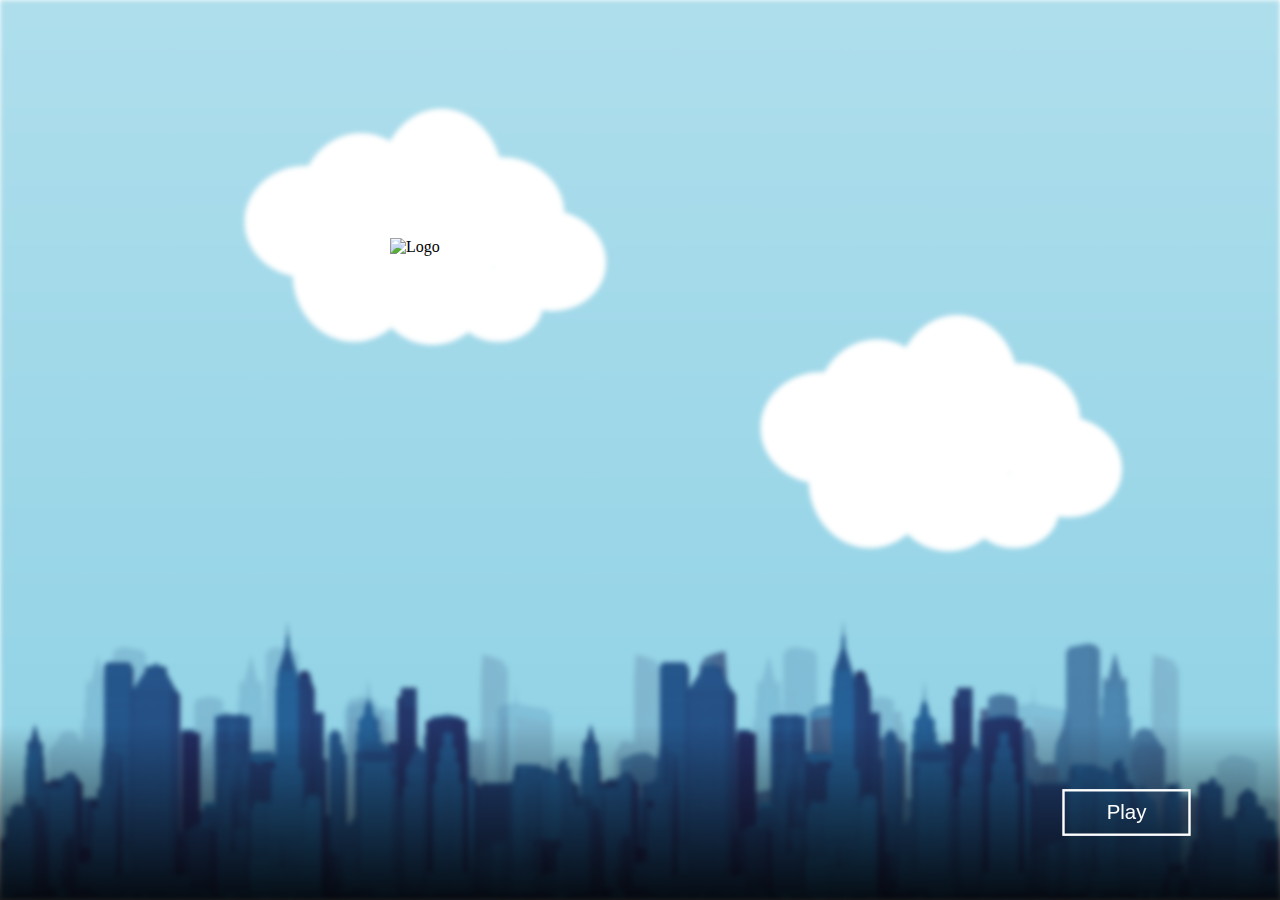
==== index.html @ 565782dc "menu update" ====
<!DOCTYPE html>
<html lang="en">

<head>
  <meta charset="UTF-8" />
  <meta http-equiv="X-UA-Compatible" content="IE=edge" />
  <meta name="viewport" content="width=device-width, initial-scale=1.0" />
  <title>AeroDash</title>
  <link rel="icon" href="./assets/icon.png" type="image/png">
  <link rel="stylesheet" href="style.css" />
</head>

<body>
  <section>
    <img src="./assets/menu_background.webp" alt="Menu background">
    <main>
      <img src="./assets/logo.png" alt="Logo" />
    </main>
    <footer>
      <button class="play-btn">Play</button>
      <div class="container"></div>
    </footer>
  </section>
</body>

</html>
---- style.css ----
* {
    padding: 0;
    margin: 0;
    box-sizing: border-box;
  }
  
  html {
    overflow: hidden;
  }

  img[alt='Logo'] {
    width: 500px;
    aspect-ratio: 2/1;
  }
  
  main {
    display: flex;
    justify-content: center;
    align-items: center;
    height: calc(100vh - 175px);
  }

  section {
    height: calc(100vh);
    display: flex;
    justify-content: center;
  }

  footer {
    position: absolute;
    bottom: 0;
    left: 0;
    width: 100vw;
    height: 175px;
    background-image: linear-gradient(to top, #000000dd, transparent);
    display: flex;
    justify-content: end;
    align-items: center;
    padding-inline: 100px;
  }

  img[alt='Menu background'] {
    width: 100vw;
    height: 100vh;
    filter: blur(2.5px);
    position: absolute;
    z-index: -10;
  }

  footer .play-btn {
    padding-inline: 35px;
    padding-block: 7.5px;
    font-weight: 500;
    font-size: 17px;
    color: #fff;
    border: 2.5px solid #fff;
    background-color: transparent;
    cursor: pointer;
    scale: 1.2;
    transition: all .5s;

    &:hover {
      background-color: #fff;
      border-color: #fff;
      color: #333;
      scale: 1.3;
    }
  }
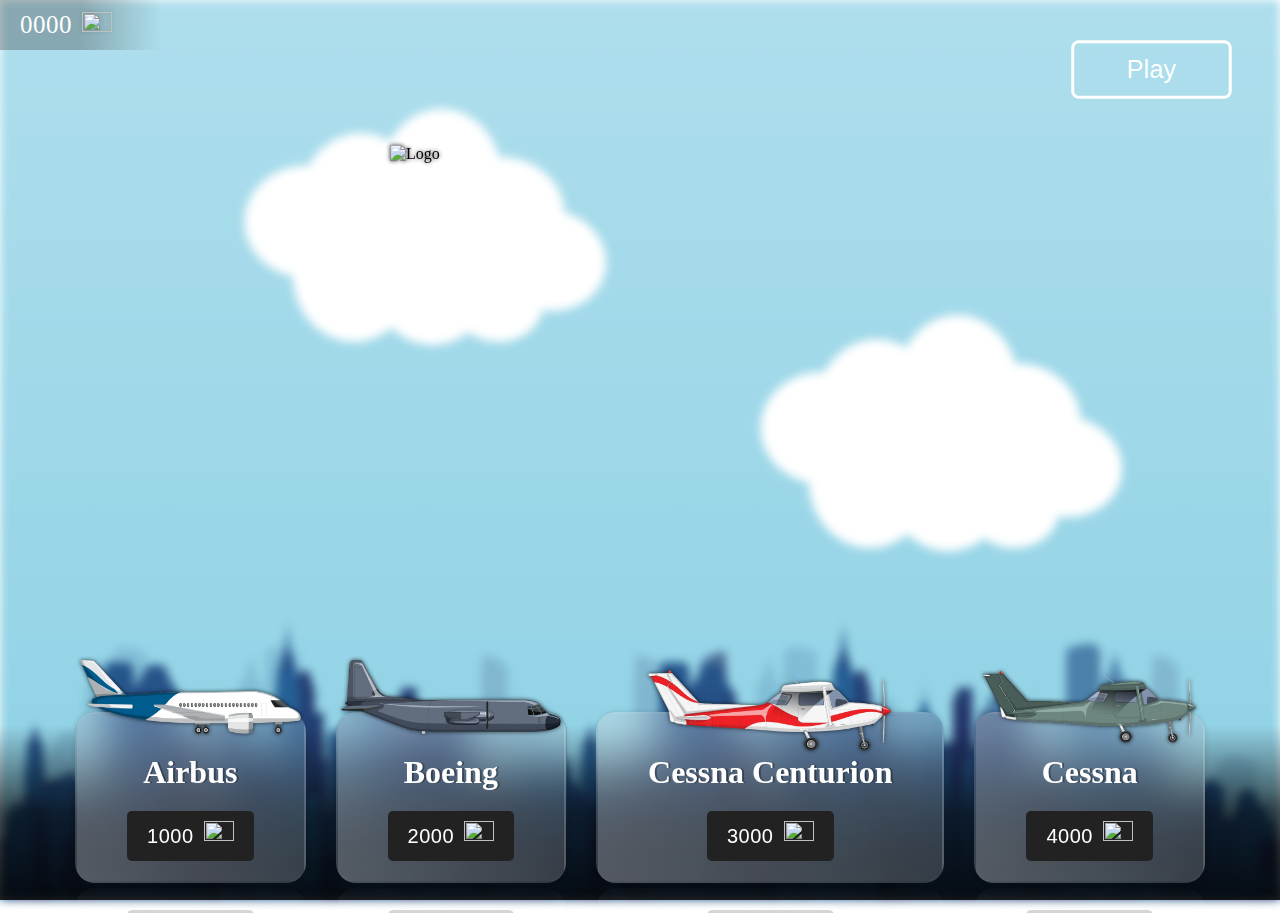
==== commit 7fc0fc38: "Adding new items - Menu" ====
--- a/index.html
+++ b/index.html
@@ -1,26 +1,29 @@
 <!DOCTYPE html>
 <html lang="en">
-
-<head>
-  <meta charset="UTF-8" />
-  <meta http-equiv="X-UA-Compatible" content="IE=edge" />
-  <meta name="viewport" content="width=device-width, initial-scale=1.0" />
-  <title>AeroDash</title>
-  <link rel="icon" href="./assets/icon.png" type="image/png">
-  <link rel="stylesheet" href="style.css" />
-</head>
-
-<body>
-  <section>
-    <img src="./assets/menu_background.webp" alt="Menu background">
-    <main>
-      <img src="./assets/logo.png" alt="Logo" />
-    </main>
-    <footer>
-      <button class="play-btn">Play</button>
-      <div class="container"></div>
-    </footer>
-  </section>
-</body>
-
-</html>+  <head>
+    <meta charset="UTF-8" />
+    <meta http-equiv="X-UA-Compatible" content="IE=edge" />
+    <meta name="viewport" content="width=device-width, initial-scale=1.0" />
+    <title>AeroDash</title>
+    <link rel="icon" href="./assets/icon.png" type="image/png" />
+    <link rel="stylesheet" href="style.css" />
+    <script src="./planes.js" defer></script>
+    <script src="navigation.js" defer></script>
+  </head>
+  <body>
+    <section>
+      <img src="./assets/menu_background.webp" alt="Menu background" />
+      <header>
+        0000
+        <img src="./assets/icon.png" />
+      </header>
+      <main>
+        <img src="./assets/logo.png" alt="Logo" />
+      </main>
+      <footer>
+        <button class="play-btn">Play</button>
+        <div class="container"></div>
+      </footer>
+    </section>
+  </body>
+</html>
--- a/style.css
+++ b/style.css
@@ -1,68 +1,220 @@
 * {
-    padding: 0;
-    margin: 0;
-    box-sizing: border-box;
-  }
-  
-  html {
-    overflow: hidden;
-  }
-
-  img[alt='Logo'] {
-    width: 500px;
-    aspect-ratio: 2/1;
-  }
-  
-  main {
-    display: flex;
+  padding: 0;
+  margin: 0;
+  box-sizing: border-box;
+}
+
+html {
+  overflow: hidden;
+}
+
+img[alt="Logo"] {
+  width: 500px;
+  aspect-ratio: 2/1;
+  filter: drop-shadow(0 0 2px #000000bb);
+  position: absolute;
+  top: 30%;
+  left: 50%;
+  transform: translate(-50%, -50%);
+}
+
+main {
+  display: flex;
+  justify-content: center;
+  align-items: center;
+  height: calc(100vh - 175px);
+}
+
+section {
+  height: calc(100vh);
+  display: flex;
+  justify-content: end;
+  align-items: center;
+  flex-direction: column;
+}
+
+footer {
+  position: absolute;
+  bottom: 0;
+  left: 0;
+  width: 100vw;
+  height: 175px;
+  background-image: linear-gradient(to top, #000000dd, #000000aa, transparent);
+  display: flex;
+  justify-content: start;
+  align-items: center;
+  padding-inline: 50px;
+}
+
+img[alt="Menu background"] {
+  width: 100vw;
+  height: 100vh;
+  filter: blur(5px);
+  position: absolute;
+  z-index: -10;
+}
+
+footer .play-btn {
+  padding-inline: 35px;
+  padding-block: 7.5px;
+  font-weight: 500;
+  font-size: 17px;
+  color: #fff;
+  border: 2px solid #fff;
+  background-color: transparent;
+  cursor: pointer;
+  scale: 1.5;
+  transition: all 0.4s;
+  position: absolute;
+  right: 75px;
+  border-radius: 5px;
+  -webkit-box-reflect: below 30px linear-gradient(to bottom, #000000, #00000010);
+
+  &:hover {
+    background-color: #fff;
+    border-color: #fff;
+    font-weight: 500;
+    color: #333;
+  }
+
+  &:active {
+    transition: all 0.2s;
+    scale: 0.75;
+    cursor: wait;
+  }
+}
+
+.container {
+  display: flex;
+  justify-content: center;
+  align-items: center;
+  gap: 30px;
+}
+
+.container div {
+  display: flex;
+  justify-content: center;
+  align-items: center;
+  flex-direction: column;
+  gap: 20px;
+  border: 2px solid #ffffff05;
+  box-shadow: 0 0 5px #00000025;
+  backdrop-filter: blur(20px);
+  border-radius: 20px;
+  position: relative;
+  padding: 20px;
+  padding-inline: 50px;
+  padding-top: 40px;
+  margin-bottom: 30px;
+  background-image: linear-gradient(60deg, #ffffff50, #ffffff25);
+  -webkit-box-reflect: below 5px linear-gradient(to bottom, #000000, #00000010);
+  animation: spawn 0.2s linear;
+  cursor: default;
+
+  &:hover {
+    && img[alt] {
+      top: -80px;
+      transform: perspective(1000px) rotateY(-20deg) rotate(-3deg);
+    }
+  }
+}
+
+.container h2 {
+  font-size: 32px;
+  color: #fff;
+  text-shadow: 2px 0 0 #00000050;
+  width: 150%;
+  text-align: center;
+}
+
+.container div img[alt] {
+  transition: all 0.5s;
+  width: 100%;
+  aspect-ratio: 3/1;
+  max-width: 250px;
+  top: -55px;
+  position: absolute;
+  filter: drop-shadow(0 0 2px #000000bb);
+}
+
+.container div img[alt="Cessna"] {
+  top: -45px;
+}
+
+.container div img:last-child {
+  width: 30px;
+  aspect-ratio: 1;
+}
+
+.container button {
+  display: flex;
+  align-items: center;
+  justify-content: center;
+  font-size: 20px;
+  color: #fff;
+  font-weight: 500;
+  letter-spacing: 0.5px;
+  gap: 10px;
+  border: 0;
+  background-color: #222;
+  border-radius: 5px;
+  padding-inline: 20px;
+  padding-block: 10px;
+  cursor: pointer;
+
+  &:hover {
+    filter: invert(0.05);
+  }
+
+  &:active {
+    transition: all 0.2s;
+    scale: 0.75;
+  }
+}
+
+@keyframes spawn {
+  from {
+    scale: 0.3;
+  }
+
+  to {
+    scale: unset;
+  }
+}
+
+header {
+  position: absolute;
+  left: 0px;
+  top: 0px;
+  background-image: linear-gradient(to right, #33333350, #33333350, #33333300);
+  display: flex;
+  justify-content: center;
+  align-items: center;
+  font-size: 25px;
+  padding-block: 10px;
+  padding-inline: 20px;
+  padding-right: 50px;
+  gap: 10px;
+  color: #fff;
+  letter-spacing: 0.5px;
+
+  & img {
+    width: 30px;
+    aspect-ratio: 1;
+    filter: drop-shadow(0 0 2px #00000020);
+  }
+}
+
+@media screen and (max-width: 1450px) {
+  footer {
+    position: static;
     justify-content: center;
-    align-items: center;
-    height: calc(100vh - 175px);
-  }
-
-  section {
-    height: calc(100vh);
-    display: flex;
-    justify-content: center;
-  }
-
-  footer {
-    position: absolute;
-    bottom: 0;
-    left: 0;
-    width: 100vw;
-    height: 175px;
-    background-image: linear-gradient(to top, #000000dd, transparent);
-    display: flex;
-    justify-content: end;
-    align-items: center;
-    padding-inline: 100px;
-  }
-
-  img[alt='Menu background'] {
-    width: 100vw;
-    height: 100vh;
-    filter: blur(2.5px);
-    position: absolute;
-    z-index: -10;
+    gap: 50px;
   }
 
   footer .play-btn {
-    padding-inline: 35px;
-    padding-block: 7.5px;
-    font-weight: 500;
-    font-size: 17px;
-    color: #fff;
-    border: 2.5px solid #fff;
-    background-color: transparent;
-    cursor: pointer;
-    scale: 1.2;
-    transition: all .5s;
-
-    &:hover {
-      background-color: #fff;
-      border-color: #fff;
-      color: #333;
-      scale: 1.3;
-    }
-  }+    top: 50px;
+    -webkit-box-reflect: below 0
+      linear-gradient(to top, transparent, transparent);
+  }
+}
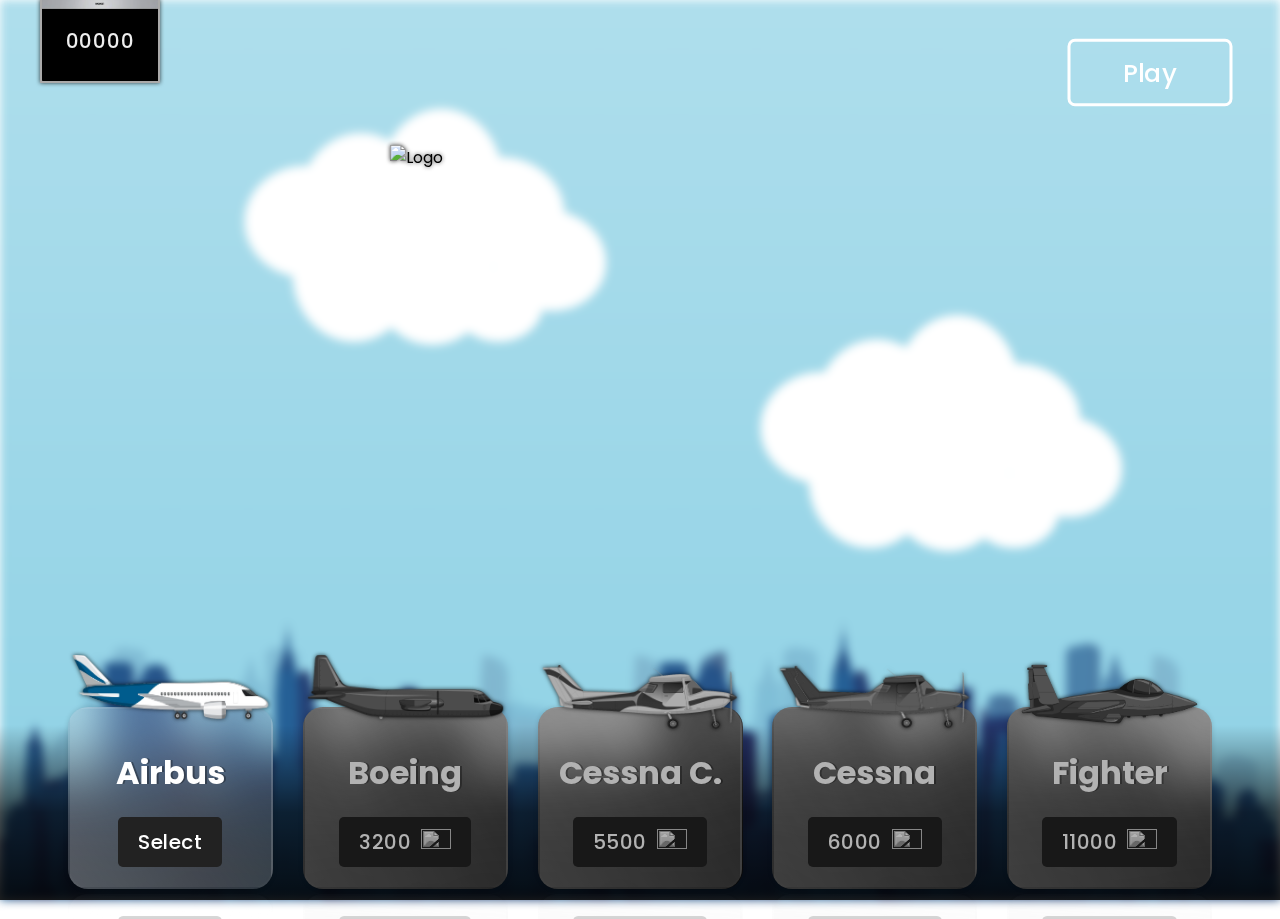
==== commit b39c34b5: "Add explosion and update points system" ====
--- a/index.html
+++ b/index.html
@@ -7,15 +7,16 @@
     <title>AeroDash</title>
     <link rel="icon" href="./assets/icon.png" type="image/png" />
     <link rel="stylesheet" href="style.css" />
-    <script src="./planes.js" defer></script>
+    <script src="products.js" defer></script>
+    <script src="store.js" defer></script>
     <script src="navigation.js" defer></script>
   </head>
   <body>
     <section>
       <img src="./assets/menu_background.webp" alt="Menu background" />
       <header>
-        0000
-        <img src="./assets/icon.png" />
+        <span>00000</span>
+        <img src="./assets/screen.webp" />
       </header>
       <main>
         <img src="./assets/logo.png" alt="Logo" />
--- a/style.css
+++ b/style.css
@@ -1,7 +1,10 @@
+@import url('https://fonts.googleapis.com/css2?family=Poppins:wght@400;500;600&display=swap');
+
 * {
   padding: 0;
   margin: 0;
   box-sizing: border-box;
+  font-family: 'Poppins';
 }
 
 html {
@@ -88,7 +91,7 @@
   display: flex;
   justify-content: center;
   align-items: center;
-  gap: 30px;
+  gap: 15px;
 }
 
 .container div {
@@ -103,7 +106,7 @@
   border-radius: 20px;
   position: relative;
   padding: 20px;
-  padding-inline: 50px;
+  width: 15vw;
   padding-top: 40px;
   margin-bottom: 30px;
   background-image: linear-gradient(60deg, #ffffff50, #ffffff25);
@@ -112,7 +115,7 @@
   cursor: default;
 
   &:hover {
-    && img[alt] {
+    && img.hover {
       top: -80px;
       transform: perspective(1000px) rotateY(-20deg) rotate(-3deg);
     }
@@ -137,8 +140,14 @@
   filter: drop-shadow(0 0 2px #000000bb);
 }
 
-.container div img[alt="Cessna"] {
+.container div img[alt="Cessna"], .container div img[alt='Cessna C.'] {
   top: -45px;
+}
+
+.container div img[alt='Fighter'] {
+  height: 60px;
+  top: -45px;
+  width: 90%;
 }
 
 .container div img:last-child {
@@ -184,24 +193,32 @@
 
 header {
   position: absolute;
-  left: 0px;
+  left: 40px;
   top: 0px;
-  background-image: linear-gradient(to right, #33333350, #33333350, #33333300);
-  display: flex;
-  justify-content: center;
-  align-items: center;
-  font-size: 25px;
-  padding-block: 10px;
-  padding-inline: 20px;
-  padding-right: 50px;
-  gap: 10px;
-  color: #fff;
-  letter-spacing: 0.5px;
+  display: flex;
+  width: 120px;
+  aspect-ratio: 10/7;
+  justify-content: center;
+  align-items: center;
+  font-size: 20px;
+  color: #eee;
+  letter-spacing: 0.75px;
+  margin-top: -1px;
+  font-weight: 500;
+  filter: drop-shadow(0 0 2px #000000bb);
+  z-index: 100;
 
   & img {
-    width: 30px;
-    aspect-ratio: 1;
-    filter: drop-shadow(0 0 2px #00000020);
+    width: 100%;
+    height: 100%;
+    position: absolute;
+    rotate: 180deg;
+    border: 2px solid #aaa;
+    border-bottom: 0;
+  }
+
+  & span {
+    z-index: 2;
   }
 }
 
@@ -209,7 +226,17 @@
   footer {
     position: static;
     justify-content: center;
+    padding: 0;
     gap: 50px;
+  }
+
+  footer .container {
+    width: 100%;
+    gap: 30px;
+
+    & div {
+      width: 16vw;
+    }
   }
 
   footer .play-btn {
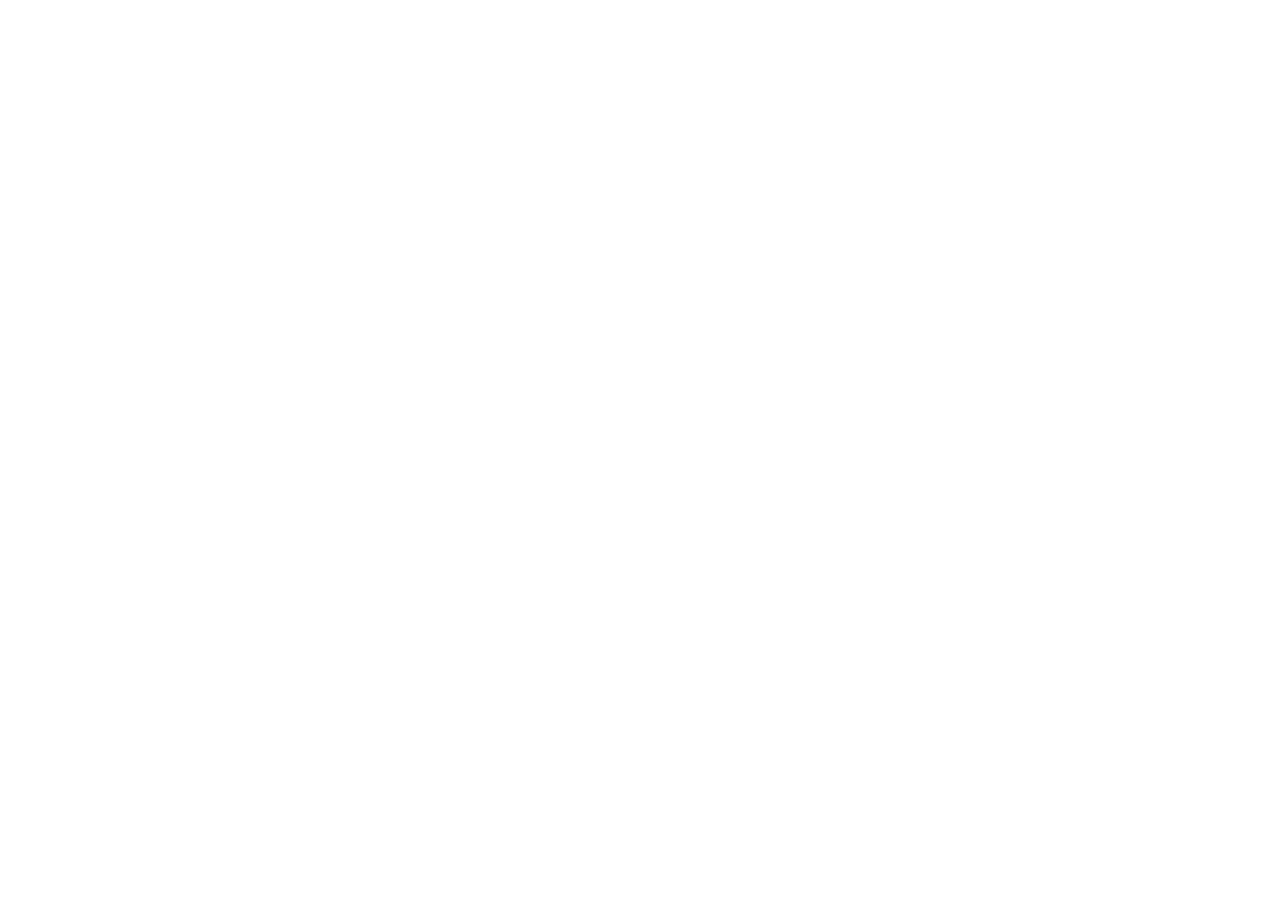
==== commit daa6f1ce: "teste 1" ====
--- a/index.html
+++ b/index.html
@@ -5,25 +5,17 @@
     <meta http-equiv="X-UA-Compatible" content="IE=edge" />
     <meta name="viewport" content="width=device-width, initial-scale=1.0" />
     <title>AeroDash</title>
-    <link rel="icon" href="./assets/icon.png" type="image/png" />
-    <link rel="stylesheet" href="style.css" />
-    <script src="products.js" defer></script>
-    <script src="store.js" defer></script>
-    <script src="navigation.js" defer></script>
+
   </head>
   <body>
     <section>
-      <img src="./assets/menu_background.webp" alt="Menu background" />
-      <header>
-        <span>00000</span>
-        <img src="./assets/screen.webp" />
-      </header>
+
+      <header></header>
       <main>
-        <img src="./assets/logo.png" alt="Logo" />
+
       </main>
       <footer>
-        <button class="play-btn">Play</button>
-        <div class="container"></div>
+
       </footer>
     </section>
   </body>
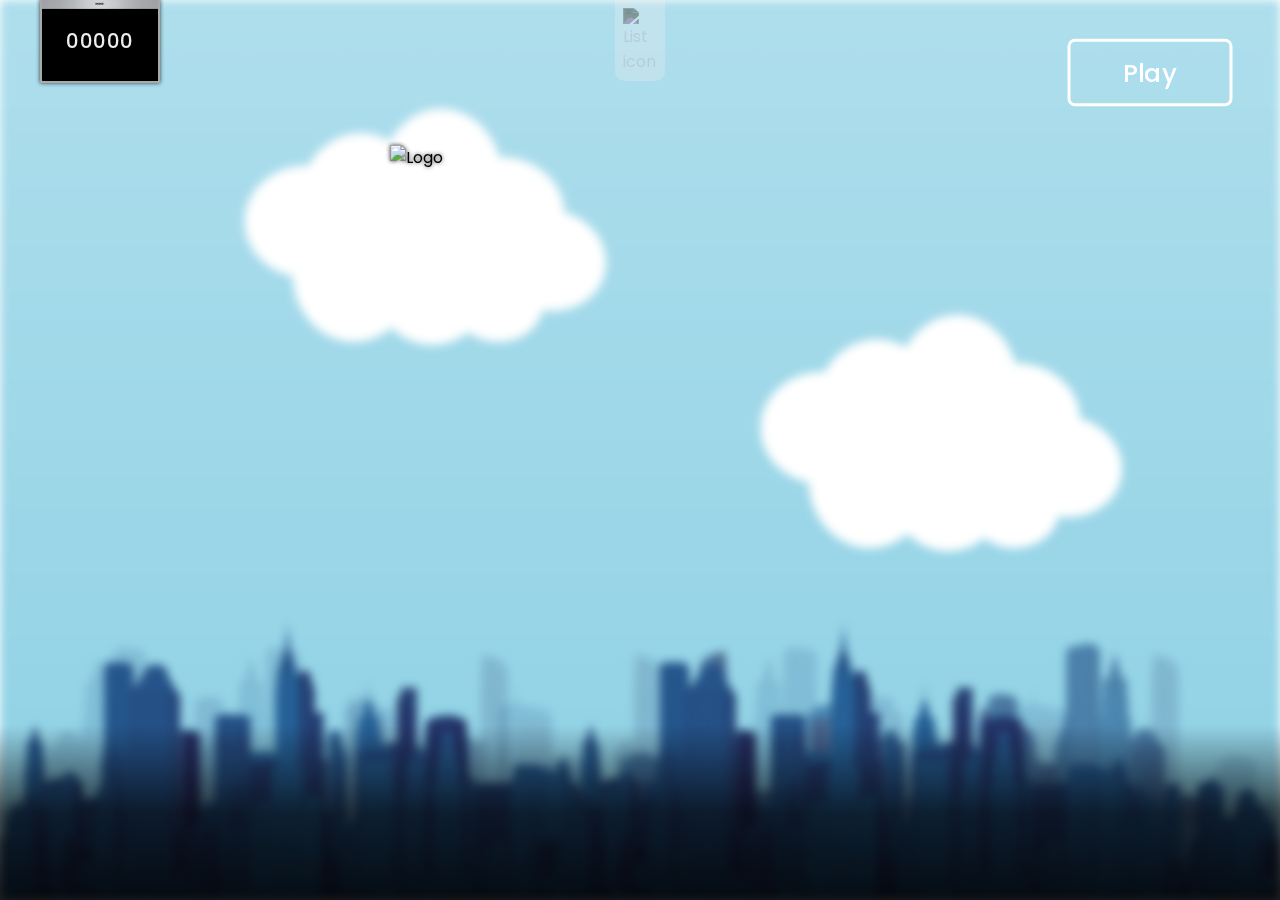
==== commit 0dd6a7b4: "updatehtml" ====
--- a/index.html
+++ b/index.html
@@ -5,18 +5,32 @@
     <meta http-equiv="X-UA-Compatible" content="IE=edge" />
     <meta name="viewport" content="width=device-width, initial-scale=1.0" />
     <title>AeroDash</title>
-
+    <link rel="icon" href="./assets/icon.png" type="image/png" />
+    <link rel="stylesheet" href="style.css" />
+    <script src="products.js" defer></script>
+    <script src="store.js" defer></script>
+    <script src="navigation.js" defer></script>
   </head>
   <body>
     <section>
-
+      <img src="./assets/menu_background.webp" alt="Menu background" />
       <header></header>
+      <ul>
+        <li>
+          <button>Clear localStorage</button>
+        </li>
+        <img src="./assets/list-icon.webp" alt="List icon" />
+        <li>
+          <button>Infinite money</button>
+        </li>
+      </ul>
       <main>
-
+        <img src="./assets/logo.png" alt="Logo" />
       </main>
       <footer>
-
+        <button class="play-btn">Play</button>
+        <div class="container"></div>
       </footer>
     </section>
   </body>
-</html>
+</html>--- a/style.css
+++ b/style.css
@@ -0,0 +1,363 @@
+@import url("https://fonts.googleapis.com/css2?family=Poppins:wght@400;500;600&display=swap");
+/* Sara e Guilherme */
+* {
+  padding: 0;
+  margin: 0;
+  box-sizing: border-box;
+  font-family: "Poppins";
+}
+
+html {
+  overflow: hidden;
+}
+
+img[alt="Logo"] {
+  width: 500px;
+  aspect-ratio: 2/1;
+  filter: drop-shadow(0 0 2px #000000bb);
+  position: absolute;
+  top: 30%;
+  left: 50%;
+  transform: translate(-50%, -50%);
+}
+
+main {
+  display: flex;
+  justify-content: center;
+  align-items: center;
+  height: calc(100vh - 175px);
+}
+
+section {
+  height: calc(100vh);
+  display: flex;
+  justify-content: end;
+  align-items: center;
+  flex-direction: column;
+}
+
+footer {
+  position: absolute;
+  bottom: 0;
+  left: 0;
+  width: 100vw;
+  height: 175px;
+  background-image: linear-gradient(to top, #000000dd, #000000aa, transparent);
+  display: flex;
+  justify-content: start;
+  align-items: center;
+  padding-inline: 50px;
+}
+
+img[alt="Menu background"] {
+  width: 100vw;
+  height: 100vh;
+  filter: blur(5px);
+  position: absolute;
+  z-index: -10;
+}
+
+footer .play-btn {
+  padding-inline: 35px;
+  padding-block: 7.5px;
+  font-weight: 500;
+  font-size: 17px;
+  color: #fff;
+  border: 2px solid #fff;
+  background-color: transparent;
+  cursor: pointer;
+  scale: 1.5;
+  transition: all 0.4s;
+  position: absolute;
+  right: 75px;
+  border-radius: 5px;
+  -webkit-box-reflect: below 30px linear-gradient(to bottom, #000000, #00000010);
+
+  &:hover {
+    background-color: #fff;
+    border-color: #fff;
+    font-weight: 500;
+    color: #333;
+  }
+
+  &:active {
+    transition: all 0.2s;
+    scale: 0.9;
+    cursor: wait;
+  }
+}
+
+/*Ester*/
+.container {
+  display: flex;
+  justify-content: center;
+  align-items: center;
+  gap: 15px;
+}
+
+.container div {
+  display: flex;
+  justify-content: center;
+  align-items: center;
+  flex-direction: column;
+  gap: 20px;
+  border: 2px solid #ffffff05;
+  box-shadow: 0 0 5px #00000025;
+  backdrop-filter: blur(20px);
+  border-radius: 20px;
+  position: relative;
+  padding: 20px;
+  width: 15vw;
+  padding-top: 40px;
+  margin-bottom: 30px;
+  background-image: linear-gradient(60deg, #ffffff50, #ffffff25);
+  -webkit-box-reflect: below 5px
+    linear-gradient(to bottom, #00000000, #aaaaaa50);
+  animation: spawn 0.2s linear;
+  cursor: default;
+
+  &:hover {
+    img.hover {
+      transform: perspective(1000px) rotateY(-20deg) rotate(-3deg)
+        translateY(-40%);
+    }
+  }
+}
+
+.container h2 {
+  font-size: 32px;
+  color: #fff;
+  text-shadow: 2px 0 0 #00000050;
+  width: 150%;
+  text-align: center;
+}
+
+.container div img[alt] {
+  transition: all 0.5s;
+  width: 100%;
+  aspect-ratio: 3/1;
+  max-width: 250px;
+  top: -55px;
+  position: absolute;
+  filter: drop-shadow(0 0 2px #000000bb);
+}
+
+.container div img[alt="Cessna"],
+.container div img[alt="Cessna C."] {
+  top: -45px;
+}
+
+.container div img[alt="Fighter"] {
+  height: 60px;
+  top: -45px;
+  width: 90%;
+}
+
+.container div img:last-child {
+  width: 30px;
+  aspect-ratio: 1;
+}
+
+.container button {
+  display: flex;
+  align-items: center;
+  justify-content: center;
+  font-size: 20px;
+  color: #fff;
+  font-weight: 500;
+  letter-spacing: 0.5px;
+  gap: 10px;
+  border: 0;
+  background-color: #222;
+  border-radius: 5px;
+  padding-inline: 20px;
+  padding-block: 10px;
+  cursor: pointer;
+
+  &:hover {
+    filter: invert(0.05);
+  }
+
+  &:active {
+    transition: all 0.2s;
+    scale: 0.75;
+  }
+}
+
+@keyframes spawn {
+  from {
+    scale: 0.3;
+  }
+
+  to {
+    scale: unset;
+  }
+}
+
+header {
+  position: absolute;
+  left: 40px;
+  top: 0px;
+  display: flex;
+  width: 120px;
+  aspect-ratio: 10/7;
+  justify-content: center;
+  align-items: center;
+  font-size: 20px;
+  color: #eee;
+  letter-spacing: 0.5px;
+  margin-top: -1px;
+  font-weight: 500;
+  filter: drop-shadow(0 0 2px #000000bb);
+  z-index: 100;
+
+  & img {
+    width: 100%;
+    height: 100%;
+    position: absolute;
+    rotate: 180deg;
+    border: 2px solid #aaa;
+    border-bottom: 0;
+  }
+
+  & span {
+    z-index: 2;
+  }
+}
+
+.lost {
+  display: none;
+  justify-content: center;
+  align-items: center;
+  gap: 25px;
+  position: absolute;
+  top: 50%;
+  left: 50%;
+  transform: translate(-50%, -50%);
+
+  & h1 {
+    cursor: default;
+  }
+
+  & * {
+    box-shadow: 2px 2px 2px #00000099;
+  }
+}
+
+.lost h1 {
+  font-size: 30px;
+  background-color: #00000075;
+  backdrop-filter: blur(10px);
+  color: #fff;
+  padding: 30px 50px 30px 50px;
+  border-radius: 20px;
+}
+
+.lost button {
+  font-size: 25px;
+  color: #fff;
+  background-color: #00000075;
+  backdrop-filter: blur(15px);
+  border: 0;
+  width: 50px;
+  aspect-ratio: 1;
+  border-radius: 20px;
+  cursor: pointer;
+  transition: scale 0.2s;
+
+  &:hover {
+    filter: brightness(0.8);
+    scale: 1.2;
+  }
+
+  &:active {
+    scale: none;
+    cursor: wait;
+  }
+}
+
+ul {
+  display: flex;
+  background-color: #eeeeee99;
+  padding: 0;
+  position: absolute;
+  top: 0;
+  padding: 7.5px;
+  border-radius: 0 0 10px 10px;
+  left: 50%;
+  transform: translateX(-50%);
+  justify-content: space-evenly;
+  align-items: center;
+  gap: 15px;
+  opacity: 0.5;
+
+  &:hover {
+    padding-inline: 20px;
+    opacity: 1;
+
+    & img {
+      filter: invert(0.2);
+    }
+
+    & li {
+      display: block;
+    }
+  }
+}
+
+ul img {
+  width: 35px;
+  aspect-ratio: 1;
+  filter: invert(0.75);
+}
+
+ul li {
+  list-style: none;
+  display: none;
+}
+
+ul li button {
+  width: 200px;
+  border: 0;
+  border-radius: 10px;
+  color: #555;
+  background-color: #00000010;
+  padding-block: 4px;
+  padding-inline: 7.5px;
+  font-size: 16px;
+
+  &:hover {
+    background-color: #00000020;
+    cursor: pointer;
+  }
+
+  &:active {
+    transition: all 0.2s;
+    scale: 0.9;
+    cursor: wait;
+  }
+}
+
+@media screen and (max-width: 1450px) {
+  footer {
+    position: static;
+    justify-content: center;
+    padding: 0;
+    gap: 50px;
+  }
+
+  footer .container {
+    width: 100%;
+    gap: 30px;
+
+    & div {
+      width: 16vw;
+    }
+  }
+
+  footer .play-btn {
+    top: 50px;
+    -webkit-box-reflect: below 0
+      linear-gradient(to top, transparent, transparent);
+  }
+}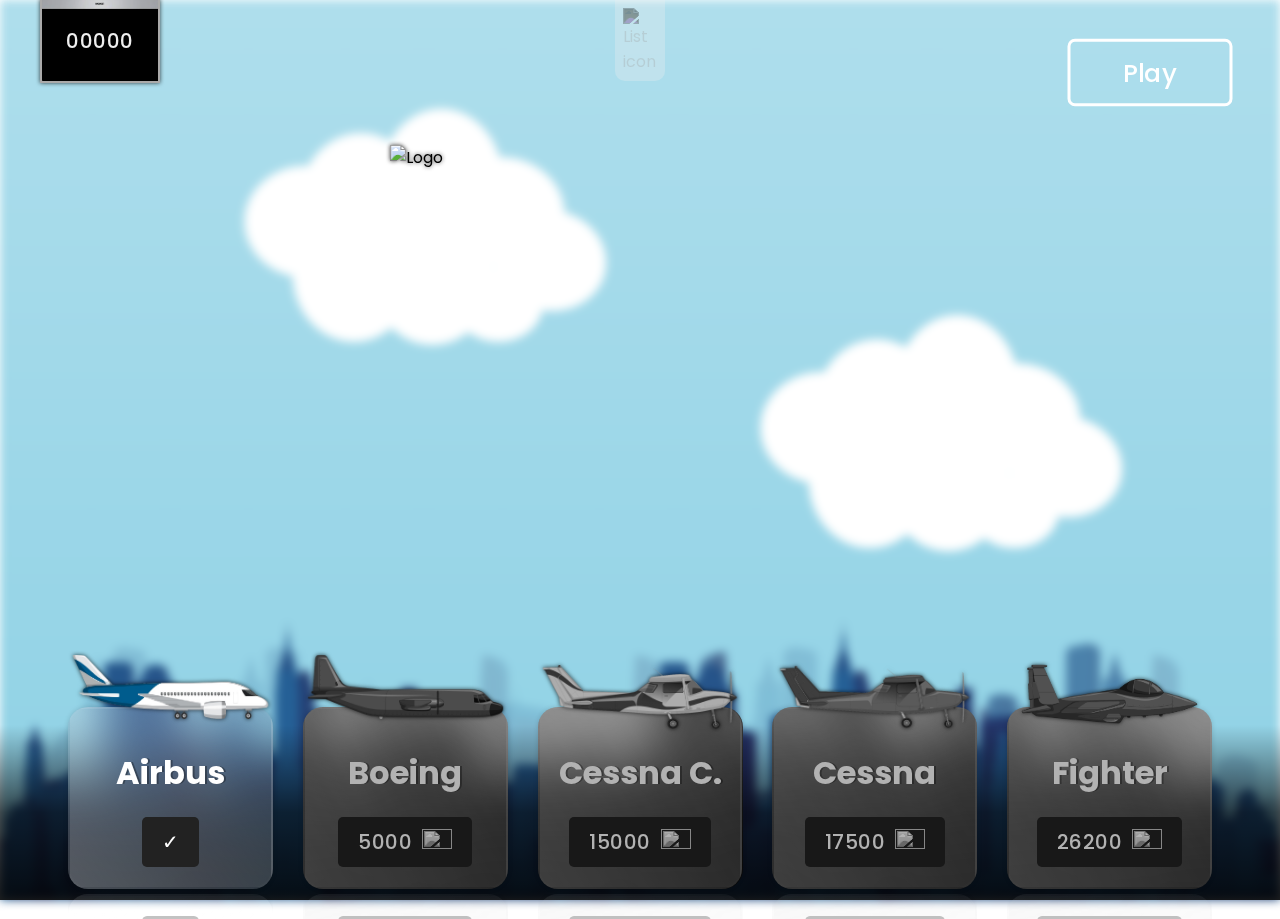
==== commit 520804f5: "Update files and general modifications" ====
--- a/index.html
+++ b/index.html
@@ -33,4 +33,4 @@
       </footer>
     </section>
   </body>
-</html>+</html>
